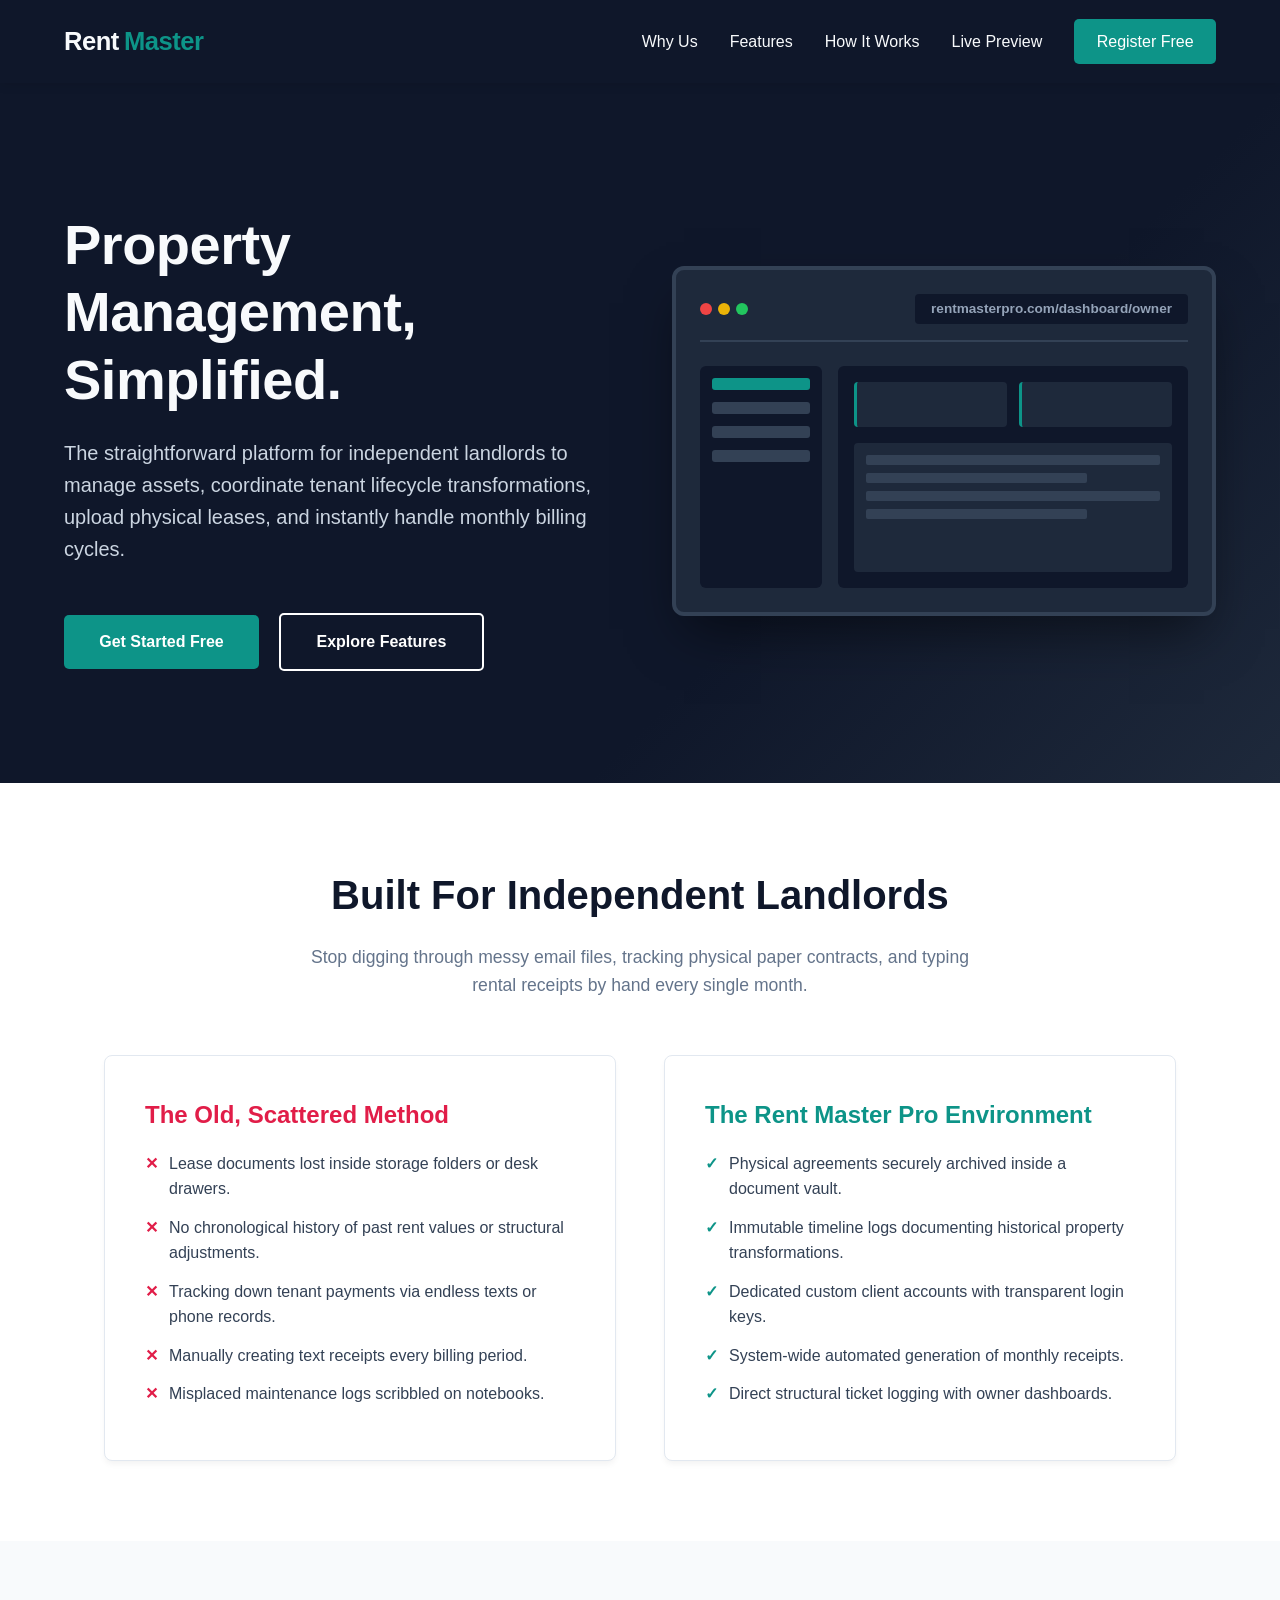
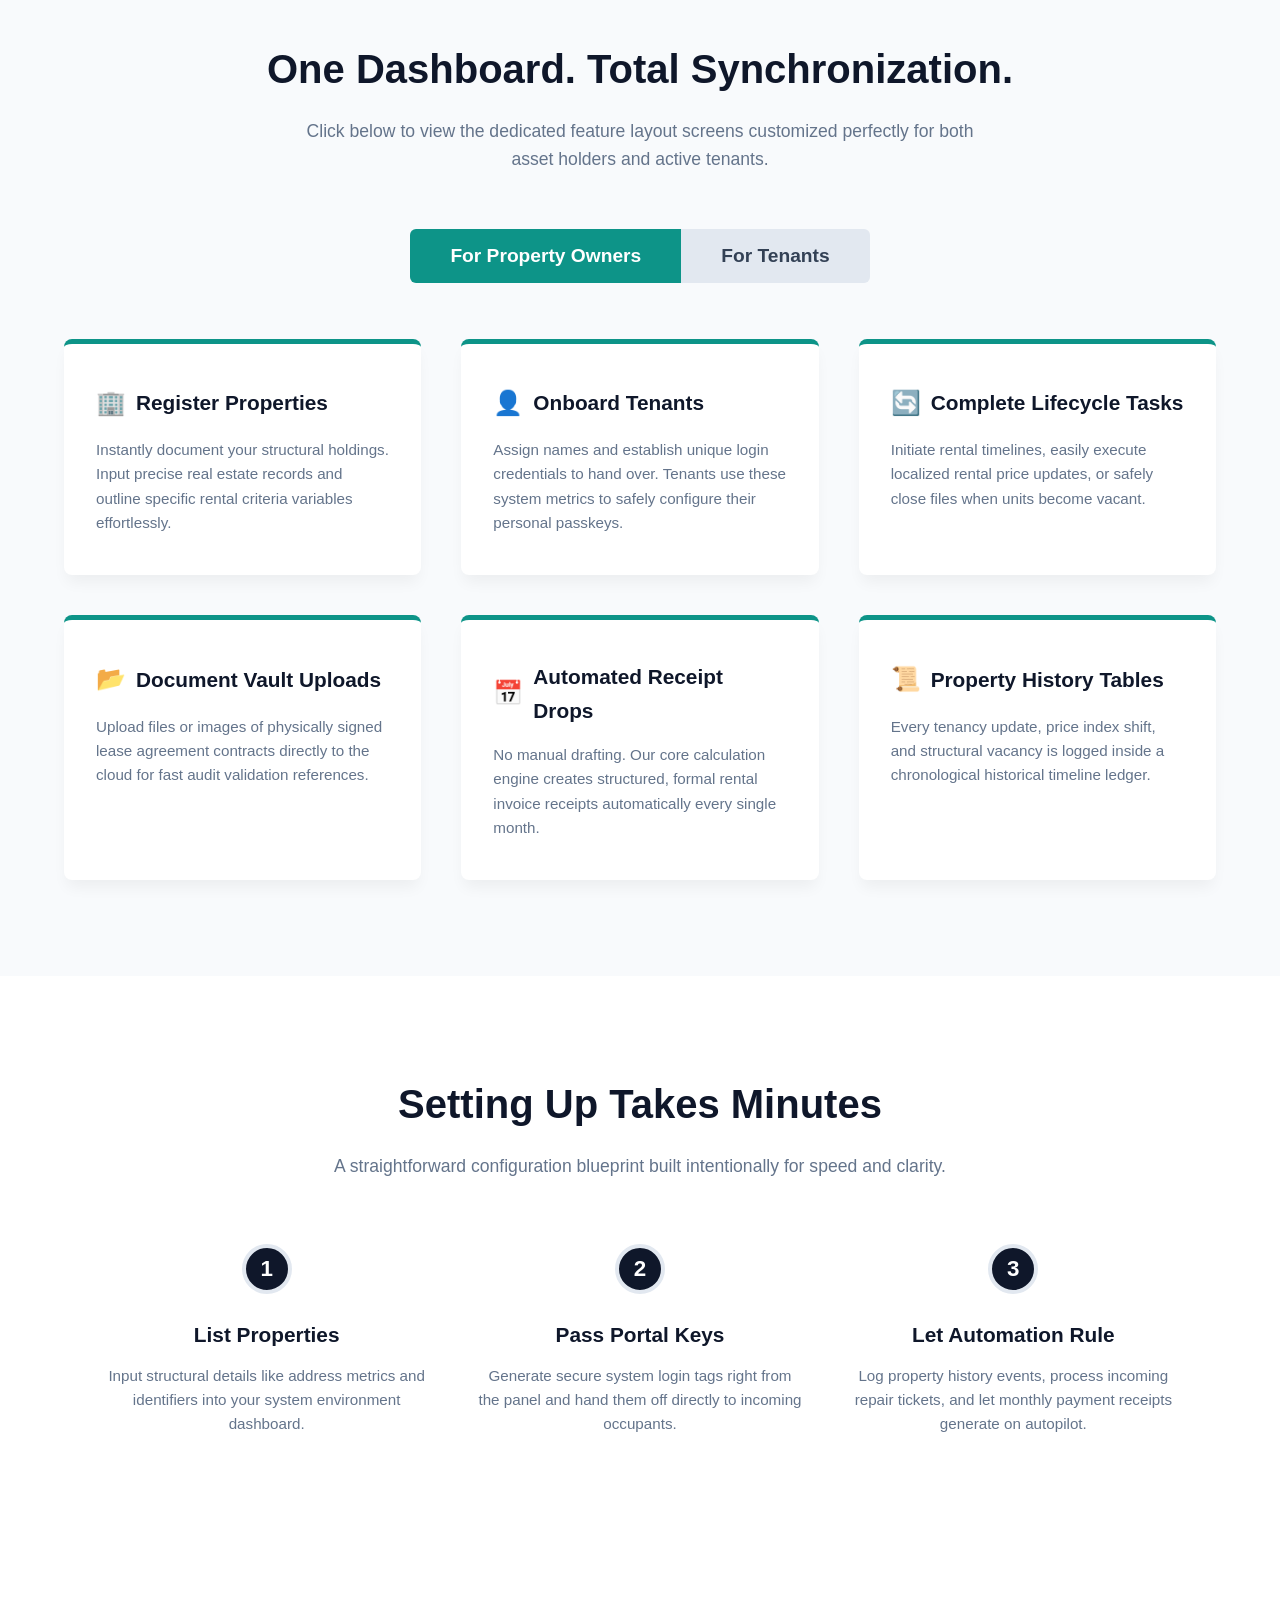
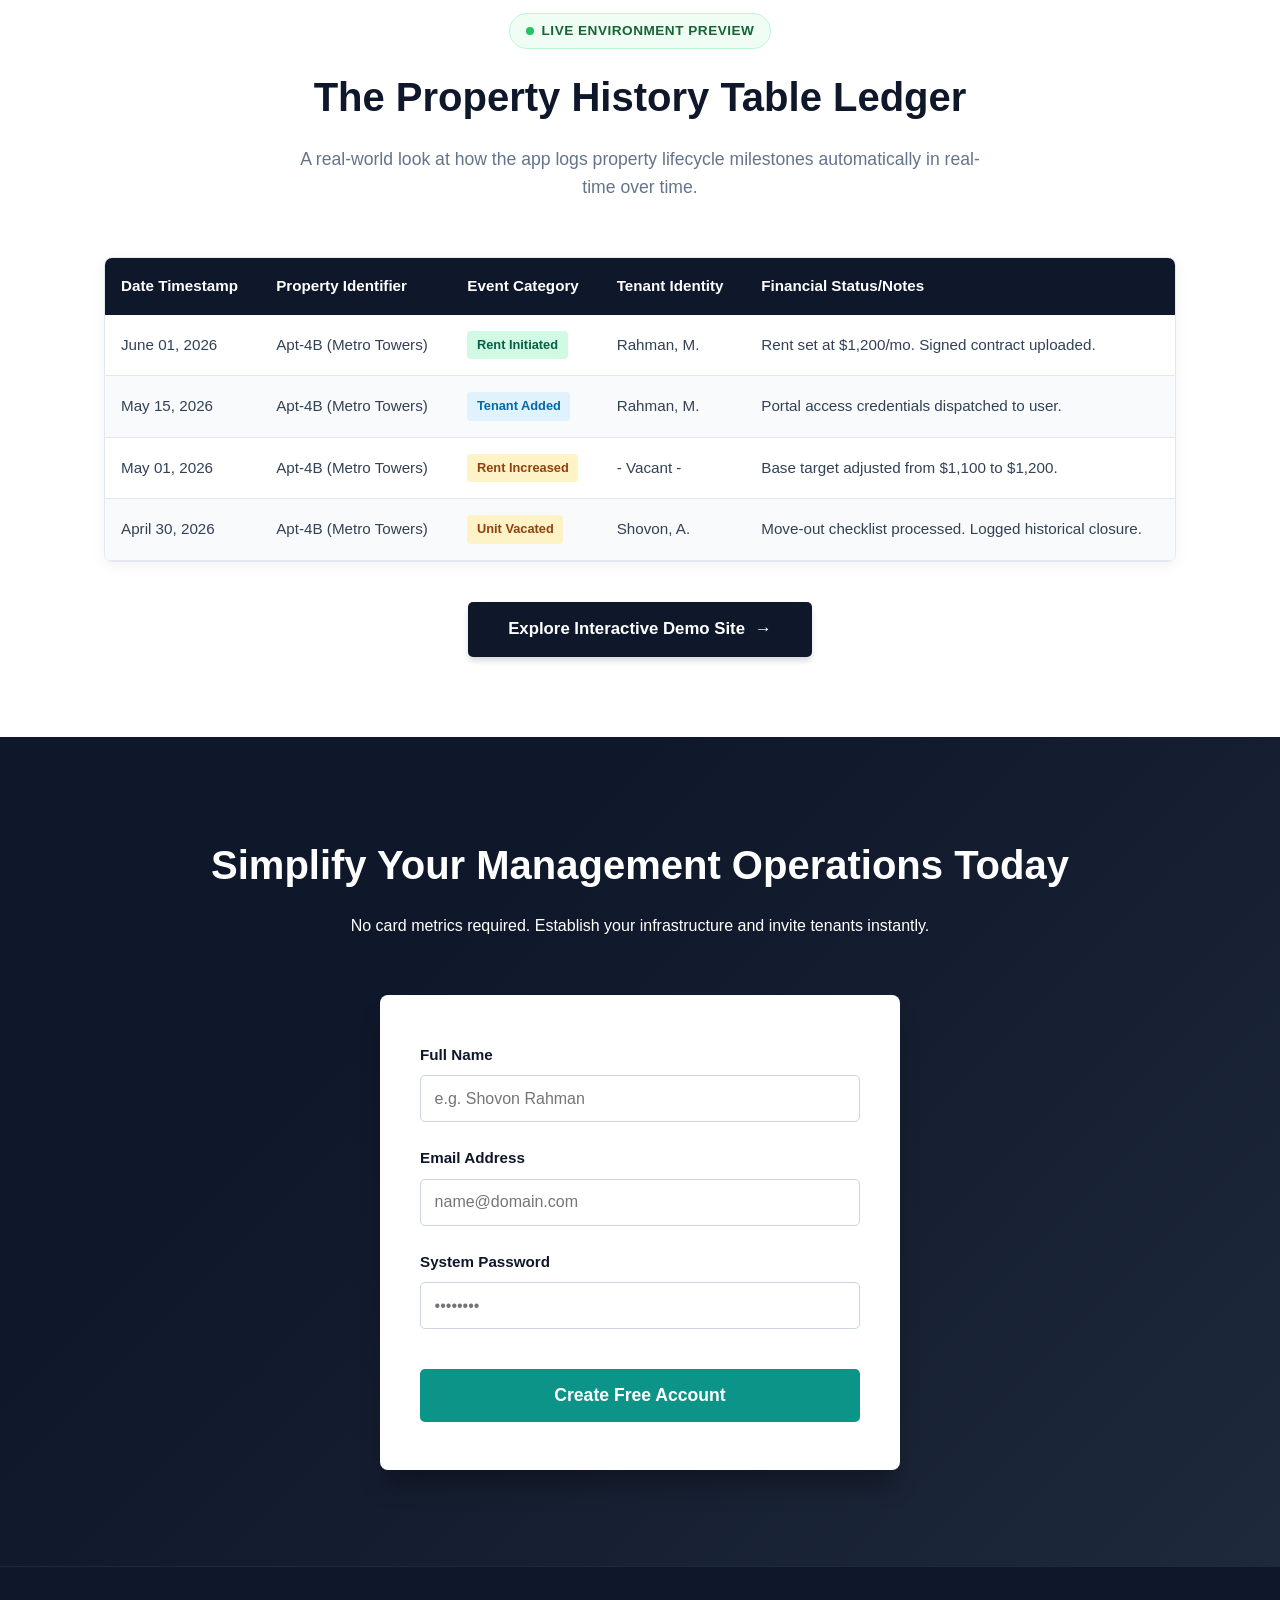
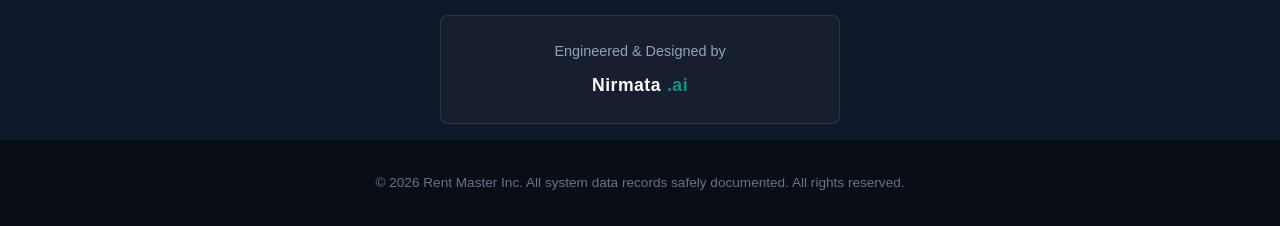
==== index.html @ 63e62de1 "first commit" ====
<!doctype html>
<html lang="en">
  <head>
    <meta charset="UTF-8" />
    <meta name="viewport" content="width=device-width, initial-scale=1.0" />
    <title>Rent Master | Simple Property Management Platform</title>
    <link rel="stylesheet" href="assets/styles.css" />
    <link rel="icon" type="image/x-icon" href="assets/images/favicon.ico" />
  </head>
  <body>
    <header>
      <a href="#" class="logo">Rent<span>Master</span></a>
      <ul class="nav-links">
        <a href="#why-rentmaster">Why Us</a>
        <a href="#features">Features</a>
        <a href="#how-it-works">How It Works</a>
        <a href="#history-preview">Live Preview</a>
        <a href="#register" class="cta-btn">Register Free</a>
      </ul>
    </header>

    <section class="hero">
      <div class="hero-content">
        <h1>Property Management, Simplified.</h1>
        <p>
          The straightforward platform for independent landlords to manage
          assets, coordinate tenant lifecycle transformations, upload physical
          leases, and instantly handle monthly billing cycles.
        </p>
        <div class="hero-btns">
          <a href="#register" class="btn btn-primary">Get Started Free</a>
          <a href="#features" class="btn btn-secondary">Explore Features</a>
        </div>
      </div>
      <div class="hero-image-container">
        <div class="mockup-dashboard">
          <div class="mockup-header">
            <div class="mockup-dots">
              <div class="mockup-dot"></div>
              <div class="mockup-dot"></div>
              <div class="mockup-dot"></div>
            </div>
            <div class="mockup-title">rentmasterpro.com/dashboard/owner</div>
          </div>
          <div class="mockup-body">
            <div class="mockup-sidebar">
              <div class="mockup-nav-item active"></div>
              <div class="mockup-nav-item"></div>
              <div class="mockup-nav-item"></div>
              <div class="mockup-nav-item"></div>
            </div>
            <div class="mockup-main">
              <div class="mockup-metrics">
                <div class="mockup-card"></div>
                <div class="mockup-card"></div>
              </div>
              <div class="mockup-table">
                <div class="mockup-row"></div>
                <div class="mockup-row"></div>
                <div class="mockup-row"></div>
                <div class="mockup-row"></div>
              </div>
            </div>
          </div>
        </div>
      </div>
    </section>

    <section id="why-rentmaster" class="value-prop">
      <h2 class="section-title">Built For Independent Landlords</h2>
      <p class="section-subtitle">
        Stop digging through messy email files, tracking physical paper
        contracts, and typing rental receipts by hand every single month.
      </p>

      <div class="prop-container">
        <div class="prop-box pain">
          <h3>The Old, Scattered Method</h3>
          <ul>
            <li>
              Lease documents lost inside storage folders or desk drawers.
            </li>
            <li>
              No chronological history of past rent values or structural
              adjustments.
            </li>
            <li>
              Tracking down tenant payments via endless texts or phone records.
            </li>
            <li>Manually creating text receipts every billing period.</li>
            <li>Misplaced maintenance logs scribbled on notebooks.</li>
          </ul>
        </div>
        <div class="prop-box solution">
          <h3>The Rent Master Pro Environment</h3>
          <ul>
            <li>
              Physical agreements securely archived inside a document vault.
            </li>
            <li>
              Immutable timeline logs documenting historical property
              transformations.
            </li>
            <li>
              Dedicated custom client accounts with transparent login keys.
            </li>
            <li>System-wide automated generation of monthly receipts.</li>
            <li>Direct structural ticket logging with owner dashboards.</li>
          </ul>
        </div>
      </div>
    </section>

    <section id="features" class="features-section">
      <h2 class="section-title">One Dashboard. Total Synchronization.</h2>
      <p class="section-subtitle">
        Click below to view the dedicated feature layout screens customized
        perfectly for both asset holders and active tenants.
      </p>

      <div class="tab-container">
        <button
          class="tab-btn active"
          id="btn-owner"
          onclick="switchTab('owner')"
        >
          For Property Owners
        </button>
        <button class="tab-btn" id="btn-tenant" onclick="switchTab('tenant')">
          For Tenants
        </button>
      </div>

      <div id="owner-features" class="feature-grid active">
        <div class="feature-card">
          <div class="icon-title">
            <h2>🏢</h2>
            <h3>Register Properties</h3>
          </div>
          <p>
            Instantly document your structural holdings. Input precise real
            estate records and outline specific rental criteria variables
            effortlessly.
          </p>
        </div>
        <div class="feature-card">
          <div class="icon-title">
            <h2>👤</h2>
            <h3>Onboard Tenants</h3>
          </div>
          <p>
            Assign names and establish unique login credentials to hand over.
            Tenants use these system metrics to safely configure their personal
            passkeys.
          </p>
        </div>
        <div class="feature-card">
          <div class="icon-title">
            <h2>🔄</h2>
            <h3>Complete Lifecycle Tasks</h3>
          </div>
          <p>
            Initiate rental timelines, easily execute localized rental price
            updates, or safely close files when units become vacant.
          </p>
        </div>
        <div class="feature-card">
          <div class="icon-title">
            <h2>📂</h2>
            <h3>Document Vault Uploads</h3>
          </div>
          <p>
            Upload files or images of physically signed lease agreement
            contracts directly to the cloud for fast audit validation
            references.
          </p>
        </div>
        <div class="feature-card">
          <div class="icon-title">
            <h2>📅</h2>
            <h3>Automated Receipt Drops</h3>
          </div>
          <p>
            No manual drafting. Our core calculation engine creates structured,
            formal rental invoice receipts automatically every single month.
          </p>
        </div>
        <div class="feature-card">
          <div class="icon-title">
            <h2>📜</h2>
            <h3>Property History Tables</h3>
          </div>
          <p>
            Every tenancy update, price index shift, and structural vacancy is
            logged inside a chronological historical timeline ledger.
          </p>
        </div>
      </div>

      <div id="tenant-features" class="feature-grid">
        <div class="feature-card">
          <div class="icon-title">
            <h2>🔑</h2>
            <h3>Pinpoint Access Portal</h3>
          </div>
          <p>
            Log inside your account using the provided unique Property ID
            tracking parameter alongside your custom password configuration
            keys.
          </p>
        </div>
        <div class="feature-card">
          <div class="icon-title">
            <h2>💸</h2>
            <h3>Simple Money Tracker</h3>
          </div>
          <p>
            Send rent transaction records transparently through the portal
            environment, alerting owners to pending verification updates
            instantly.
          </p>
        </div>
        <div class="feature-card">
          <div class="icon-title">
            <h2>📥</h2>
            <h3>On-Demand Document Desk</h3>
          </div>
          <p>
            Instantly pull system records down. Access active physical lease
            copies or download generated rent invoices dynamically at any hour.
          </p>
        </div>
        <div class="feature-card">
          <div class="icon-title">
            <h2>🛠️</h2>
            <h3>Express Ticket Submissions</h3>
          </div>
          <p>
            Encountered a leak or maintenance bug? Instantly alert the asset
            owner by logging structural problem tickets inside the interface
            tracker.
          </p>
        </div>
      </div>
    </section>

    <section id="how-it-works" class="how-it-works">
      <h2 class="section-title">Setting Up Takes Minutes</h2>
      <p class="section-subtitle">
        A straightforward configuration blueprint built intentionally for speed
        and clarity.
      </p>
      <div class="steps-container">
        <div class="step">
          <div class="step-num">1</div>
          <h3>List Properties</h3>
          <p>
            Input structural details like address metrics and identifiers into
            your system environment dashboard.
          </p>
        </div>
        <div class="step">
          <div class="step-num">2</div>
          <h3>Pass Portal Keys</h3>
          <p>
            Generate secure system login tags right from the panel and hand them
            off directly to incoming occupants.
          </p>
        </div>
        <div class="step">
          <div class="step-num">3</div>
          <h3>Let Automation Rule</h3>
          <p>
            Log property history events, process incoming repair tickets, and
            let monthly payment receipts generate on autopilot.
          </p>
        </div>
      </div>
    </section>

    <section id="history-preview" class="table-showcase">
      <div class="live-status-badge">
        <div class="pulse-dot"></div>
        Live Environment Preview
      </div>
      <h2 class="section-title">The Property History Table Ledger</h2>
      <p class="section-subtitle">
        A real-world look at how the app logs property lifecycle milestones
        automatically in real-time over time.
      </p>

      <div class="table-wrapper">
        <table>
          <thead>
            <tr>
              <th>Date Timestamp</th>
              <th>Property Identifier</th>
              <th>Event Category</th>
              <th>Tenant Identity</th>
              <th>Financial Status/Notes</th>
            </tr>
          </thead>
          <tbody>
            <tr>
              <td>June 01, 2026</td>
              <td>Apt-4B (Metro Towers)</td>
              <td><span class="badge badge-success">Rent Initiated</span></td>
              <td>Rahman, M.</td>
              <td>Rent set at $1,200/mo. Signed contract uploaded.</td>
            </tr>
            <tr>
              <td>May 15, 2026</td>
              <td>Apt-4B (Metro Towers)</td>
              <td><span class="badge badge-info">Tenant Added</span></td>
              <td>Rahman, M.</td>
              <td>Portal access credentials dispatched to user.</td>
            </tr>
            <tr>
              <td>May 01, 2026</td>
              <td>Apt-4B (Metro Towers)</td>
              <td><span class="badge badge-warning">Rent Increased</span></td>
              <td>- Vacant -</td>
              <td>Base target adjusted from $1,100 to $1,200.</td>
            </tr>
            <tr>
              <td>April 30, 2026</td>
              <td>Apt-4B (Metro Towers)</td>
              <td><span class="badge badge-warning">Unit Vacated</span></td>
              <td>Shovon, A.</td>
              <td>Move-out checklist processed. Logged historical closure.</td>
            </tr>
          </tbody>
        </table>
      </div>

      <div class="demo-action-container">
        <a
          href="https://rent-master-pro.vercel.app/"
          target="_blank"
          class="btn-demo"
        >
          <span>Explore Interactive Demo Site</span>
          <strong>&rarr;</strong>
        </a>
      </div>
    </section>

    <section id="register" class="register-section">
      <h2 class="section-title" style="color: white">
        Simplify Your Management Operations Today
      </h2>
      <p>
        No card metrics required. Establish your infrastructure and invite
        tenants instantly.
      </p>

      <div class="form-container">
        <form id="registrationForm">
          <div class="form-group">
            <label for="fullName">Full Name</label>
            <input
              type="text"
              id="fullName"
              placeholder="e.g. Shovon Rahman"
              required
            />
          </div>
          <div class="form-group">
            <label for="email">Email Address</label>
            <input
              type="email"
              id="email"
              placeholder="name@domain.com"
              required
            />
          </div>
          <div class="form-group">
            <label for="password">System Password</label>
            <input
              type="password"
              id="password"
              placeholder="••••••••"
              required
            />
          </div>
          <button type="submit" class="submit-btn">Create Free Account</button>
        </form>
      </div>
    </section>

    <section class="attribution-section">
      <div class="creator-card">
        <p>Engineered & Designed by</p>
        <a href="#" target="_blank" class="brand-link">
          Nirmata<span>.ai</span>
        </a>
      </div>
    </section>

    <footer>
      <p>
        &copy; 2026 Rent Master Inc. All system data records safely documented.
        All rights reserved.
      </p>
    </footer>

    <script src="assets/script.js"></script>
  </body>
</html>
---- assets/styles.css ----
/* CSS RESET & BRAND VARIABLES */
        * {
            margin: 0;
            padding: 0;
            box-sizing: border-box;
            font-family: 'Segoe UI', Tahoma, Geneva, Verdana, sans-serif;
            scroll-behavior: smooth;
        }

        :root {
            --primary: #0f172a;       /* Deep Corporate Navy */
            --accent: #0d9488;        /* Vibrant Teal Accent */
            --accent-hover: #115e59;  /* Darker Teal */
            --text-dark: #334155;     /* Slate Dark Text */
            --text-muted: #64748b;    /* Slate Muted Text */
            --text-light: #f8fafc;    /* Soft White Text */
            --bg-light: #f8fafc;      /* Light Section Background */
            --border-color: #cbd5e1;  /* Soft Border Slate */
        }

        body {
            color: var(--text-dark);
            line-height: 1.6;
            background-color: #ffffff;
        }

        /* NAVIGATION BAR */
        header {
            background-color: var(--primary);
            padding: 1.2rem 5%;
            display: flex;
            justify-content: space-between;
            align-items: center;
            position: sticky;
            top: 0;
            z-index: 100;
            box-shadow: 0 2px 10px rgba(0,0,0,0.1);
        }

        .logo {
            color: var(--text-light);
            font-size: 1.6rem;
            font-weight: bold;
            text-decoration: none;
            display: flex;
            align-items: center;
            gap: 5px;
            letter-spacing: -0.5px;
        }

        .logo span {
            color: var(--accent);
        }

        .nav-links {
            display: flex;
            align-items: center;
            list-style: none;
        }

        .nav-links a {
            color: var(--text-light);
            text-decoration: none;
            margin-left: 2rem;
            font-size: 1rem;
            font-weight: 500;
            transition: color 0.3s;
        }

        .nav-links a:hover {
            color: var(--accent);
        }

        .cta-btn {
            background-color: var(--accent);
            color: white !important;
            padding: 0.6rem 1.4rem;
            border-radius: 5px;
            font-weight: 600;
            transition: background-color 0.3s;
        }

        .cta-btn:hover {
            background-color: var(--accent-hover);
        }

        /* HERO SECTION WITH DUAL COLUMN LAYOUT */
        .hero {
            background: linear-gradient(135deg, var(--primary) 65%, #1e293b);
            color: var(--text-light);
            padding: 8rem 5% 7rem 5%;
            display: flex;
            align-items: center;
            justify-content: space-between;
            gap: 4rem;
            margin: 0 auto;
        }

        .hero-content {
            flex: 1;
            text-align: left;
        }

        .hero h1 {
            font-size: 3.5rem;
            margin-bottom: 1.5rem;
            font-weight: 800;
            letter-spacing: -0.5px;
            line-height: 1.2;
        }

        .hero p {
            font-size: 1.25rem;
            margin-bottom: 3rem;
            color: #cbd5e1;
        }

        .hero-btns .btn {
            padding: 0.9rem 2.2rem;
            font-size: 1rem;
            border-radius: 5px;
            cursor: pointer;
            text-decoration: none;
            display: inline-block;
            margin-right: 1rem;
            font-weight: 600;
            transition: all 0.3s;
        }

        .btn-primary {
            background-color: var(--accent);
            color: white;
            border: none;
        }

        .btn-primary:hover {
            background-color: var(--accent-hover);
            transform: translateY(-2px);
        }

        .btn-secondary {
            background-color: transparent;
            color: white;
            border: 2px solid white;
        }

        .btn-secondary:hover {
            background-color: white;
            color: var(--primary);
            transform: translateY(-2px);
        }

        .hero-image-container {
            flex: 1;
            display: flex;
            justify-content: center;
            align-items: center;
        }

        /* Clean Software Dashboard Mockup Visual */
        .mockup-dashboard {
            background: #1e293b;
            border: 4px solid #334155;
            border-radius: 12px;
            width: 100%;
            max-width: 550px;
            height: 350px;
            box-shadow: 0 25px 50px -12px rgba(0, 0, 0, 0.5);
            padding: 1.5rem;
            display: flex;
            flex-direction: column;
            gap: 1.5rem;
            position: relative;
            overflow: hidden;
        }

        .mockup-header {
            display: flex;
            justify-content: space-between;
            align-items: center;
            border-bottom: 2px solid #334155;
            padding-bottom: 1rem;
        }

        .mockup-dots {
            display: flex;
            gap: 6px;
        }

        .mockup-dot {
            width: 12px;
            height: 12px;
            border-radius: 50%;
            background: #475569;
        }

        .mockup-dot:nth-child(1) { background: #ef4444; }
        .mockup-dot:nth-child(2) { background: #eab308; }
        .mockup-dot:nth-child(3) { background: #22c55e; }

        .mockup-title {
            color: #94a3b8;
            font-size: 0.85rem;
            font-weight: 600;
            background: #0f172a;
            padding: 0.25rem 1rem;
            border-radius: 4px;
        }

        .mockup-body {
            display: flex;
            gap: 1rem;
            flex: 1;
        }

        .mockup-sidebar {
            width: 25%;
            background: #0f172a;
            border-radius: 6px;
            padding: 0.75rem;
            display: flex;
            flex-direction: column;
            gap: 0.75rem;
        }

        .mockup-nav-item {
            height: 12px;
            background: #334155;
            border-radius: 3px;
        }

        .mockup-nav-item.active {
            background: var(--accent);
        }

        .mockup-main {
            flex: 1;
            background: #0f172a;
            border-radius: 6px;
            padding: 1rem;
            display: flex;
            flex-direction: column;
            gap: 1rem;
        }

        .mockup-metrics {
            display: flex;
            gap: 0.75rem;
        }

        .mockup-card {
            flex: 1;
            height: 45px;
            background: #1e293b;
            border-radius: 4px;
            border-left: 3px solid var(--accent);
        }

        .mockup-table {
            flex: 1;
            background: #1e293b;
            border-radius: 4px;
            padding: 0.75rem;
            display: flex;
            flex-direction: column;
            gap: 0.5rem;
        }

        .mockup-row {
            height: 10px;
            background: #334155;
            border-radius: 2px;
            width: 100%;
        }

        .mockup-row:nth-child(even) {
            width: 75%;
        }

        /* CORE VALUE PROPOSITION */
        .value-prop {
            padding: 5rem 5%;
            text-align: center;
            max-width: 1200px;
            margin: 0 auto;
        }

        .section-title {
            font-size: 2.5rem;
            margin-bottom: 1rem;
            color: var(--primary);
            font-weight: 700;
        }

        .section-subtitle {
            font-size: 1.1rem;
            margin-bottom: 3.5rem;
            color: var(--text-muted);
            max-width: 700px;
            margin-left: auto;
            margin-right: auto;
        }

        .prop-container {
            display: grid;
            grid-template-columns: 1fr 1fr;
            gap: 3rem;
            text-align: left;
            margin-top: 2rem;
        }

        .prop-box {
            background: #ffffff;
            padding: 2.5rem;
            border-radius: 8px;
            border: 1px solid #e2e8f0;
            box-shadow: 0 4px 6px -1px rgba(0,0,0,0.05);
        }

        .prop-box h3 {
            font-size: 1.5rem;
            color: #e11d48; /* Red highlight for the pain */
            margin-bottom: 1rem;
        }

        .prop-box.solution h3 {
            color: var(--accent); /* Teal highlight for solution */
        }

        .prop-box ul {
            list-style-type: none;
        }

        .prop-box ul li {
            margin-bottom: 0.8rem;
            position: relative;
            padding-left: 1.5rem;
        }

        .prop-box.pain ul li::before {
            content: "✕";
            position: absolute;
            left: 0;
            color: #e11d48;
            font-weight: bold;
        }

        .prop-box.solution ul li::before {
            content: "✓";
            position: absolute;
            left: 0;
            color: var(--accent);
            font-weight: bold;
        }

        /* WORKFLOW PORTAL FEATURE INTERFACE (TABS) */
        .features-section {
            padding: 6rem 5%;
            background-color: var(--bg-light);
            text-align: center;
        }

        .tab-container {
            display: flex;
            justify-content: center;
            margin-bottom: 3.5rem;
        }

        .tab-btn {
            padding: 1rem 2.5rem;
            font-size: 1.2rem;
            background: #e2e8f0;
            border: none;
            cursor: pointer;
            font-weight: 600;
            transition: all 0.3s;
            color: var(--text-dark);
        }

        .tab-btn.active {
            background-color: var(--accent);
            color: white;
        }

        .tab-btn:first-child { border-radius: 6px 0 0 6px; }
        .tab-btn:last-child { border-radius: 0 6px 6px 0; }

        .feature-grid {
            display: none;
            grid-template-columns: repeat(auto-fit, minmax(320px, 1fr));
            gap: 2.5rem;
            max-width: 1200px;
            margin: 0 auto;
        }

        /* Modern Grid Layout Rule for Active Feature Sections */
        .feature-grid.active {
            display: grid;
        }

        .feature-card {
            background: white;
            padding: 2.5rem 2rem;
            border-radius: 8px;
            box-shadow: 0 10px 15px -3px rgba(0, 0, 0, 0.05);
            text-align: left;
            border-top: 5px solid var(--accent);
            transition: transform 0.3s;
        }

        .feature-card:hover {
            transform: translateY(-5px);
        }

        .feature-card .icon-title {
            display: flex;
            align-items: center;
            gap: 10px;
            margin-bottom: 1rem;
        }

        .feature-card h3 {
            font-size: 1.3rem;
            color: var(--primary);
        }

        .feature-card p {
            color: var(--text-muted);
            font-size: 0.95rem;
        }

        /* SYSTEM SETUP FLOW */
        .how-it-works {
            padding: 6rem 5%;
            max-width: 1200px;
            margin: 0 auto;
            text-align: center;
        }

        .steps-container {
            display: grid;
            grid-template-columns: repeat(auto-fit, minmax(280px, 1fr));
            gap: 3rem;
            margin-top: 4rem;
        }

        .step {
            position: relative;
        }

        .step-num {
            background-color: var(--primary);
            color: white;
            width: 50px;
            height: 50px;
            border-radius: 50%;
            display: flex;
            align-items: center;
            justify-content: center;
            font-weight: bold;
            margin: 0 auto 1.5rem auto;
            font-size: 1.4rem;
            border: 4px solid #e2e8f0;
        }

        .step h3 {
            font-size: 1.3rem;
            margin-bottom: 0.75rem;
            color: var(--primary);
        }

        .step p {
            color: var(--text-muted);
            font-size: 0.95rem;
        }

        /* LIVE PORTAL SHOWCASE TABLE (HISTORY LEDGER) */
        .table-showcase {
            padding: 5rem 5%;
            background-color: #ffffff;
            max-width: 1200px;
            margin: 0 auto;
            text-align: center;
        }

        /* Live Indicator Badge Styling */
        .live-status-badge {
            display: inline-flex;
            align-items: center;
            gap: 8px;
            background-color: #f0fdf4;
            border: 1px solid #bbf7d0;
            color: #166534;
            padding: 0.4rem 1rem;
            border-radius: 50px;
            font-size: 0.85rem;
            font-weight: 600;
            margin-bottom: 1rem;
            letter-spacing: 0.5px;
            text-transform: uppercase;
        }

        .pulse-dot {
            width: 8px;
            height: 8px;
            background-color: #22c55e;
            border-radius: 50%;
            box-shadow: 0 0 0 0 rgba(34, 197, 94, 0.7);
            animation: pulse-animation 1.8s infinite;
        }

        @keyframes pulse-animation {
            0% {
                transform: scale(0.95);
                box-shadow: 0 0 0 0 rgba(34, 197, 94, 0.7);
            }
            70% {
                transform: scale(1);
                box-shadow: 0 0 0 6px rgba(34, 197, 94, 0);
            }
            100% {
                transform: scale(0.95);
                box-shadow: 0 0 0 0 rgba(34, 197, 94, 0);
            }
        }

        .table-wrapper {
            margin-top: 1.5rem;
            overflow-x: auto;
            box-shadow: 0 4px 15px rgba(0,0,0,0.05);
            border-radius: 8px;
            border: 1px solid #e2e8f0;
        }

        table {
            width: 100%;
            border-collapse: collapse;
            text-align: left;
            font-size: 0.95rem;
        }

        th {
            background-color: var(--primary);
            color: white;
            padding: 1rem;
            font-weight: 600;
        }

        td {
            padding: 1rem;
            border-bottom: 1px solid #e2e8f0;
        }

        tr:nth-child(even) {
            background-color: var(--bg-light);
        }

        .badge {
            padding: 0.25rem 0.6rem;
            border-radius: 4px;
            font-size: 0.8rem;
            font-weight: bold;
            display: inline-block;
        }

        .badge-success { background-color: #d1fae5; color: #065f46; }
        .badge-info { background-color: #e0f2fe; color: #0369a1; }
        .badge-warning { background-color: #fef3c7; color: #92400e; }

        /* Demo Button Action Container */
        .demo-action-container {
            margin-top: 2.5rem;
        }

        .btn-demo {
            background-color: var(--primary);
            color: white;
            padding: 0.9rem 2.5rem;
            font-size: 1.05rem;
            font-weight: 600;
            border-radius: 5px;
            text-decoration: none;
            display: inline-flex;
            align-items: center;
            gap: 10px;
            transition: all 0.3s ease;
            box-shadow: 0 4px 6px -1px rgba(15, 23, 42, 0.2);
        }

        .btn-demo:hover {
            background-color: #1e293b;
            transform: translateY(-2px);
            box-shadow: 0 10px 15px -3px rgba(15, 23, 42, 0.3);
        }

        /* REGISTRATION AND ACTION ENDPOINT BLOCK */
        .register-section {
            background: linear-gradient(135deg, var(--primary) 30%, #1e293b);
            color: white;
            padding: 6rem 5%;
            text-align: center;
        }

        .form-container {
            background: white;
            max-width: 520px;
            margin: 3.5rem auto 0 auto;
            padding: 3rem 2.5rem;
            border-radius: 8px;
            box-shadow: 0 20px 25px -5px rgba(0, 0, 0, 0.3);
        }

        .form-group {
            margin-bottom: 1.5rem;
            text-align: left;
        }

        .form-group label {
            display: block;
            margin-bottom: 0.5rem;
            color: var(--primary);
            font-weight: 600;
            font-size: 0.95rem;
        }

        .form-group input {
            width: 100%;
            padding: 0.85rem;
            border: 1px solid var(--border-color);
            border-radius: 5px;
            font-size: 1rem;
            color: var(--primary);
            transition: border-color 0.3s;
        }

        .form-group input:focus {
            outline: none;
            border-color: var(--accent);
            box-shadow: 0 0 0 3px rgba(13, 148, 136, 0.15);
        }

        .submit-btn {
            width: 100%;
            background-color: var(--accent);
            color: white;
            border: none;
            padding: 1rem;
            font-size: 1.1rem;
            font-weight: bold;
            border-radius: 5px;
            cursor: pointer;
            transition: background-color 0.3s, transform 0.2s;
            margin-top: 1rem;
        }

        .submit-btn:hover {
            background-color: var(--accent-hover);
        }

        .submit-btn:active {
            transform: scale(0.98);
        }

        /* PLATFORM ATTRIBUTION CREATOR CARD */
        .attribution-section {
            background-color: #0f172a;
            padding: 3rem 5% 1rem 5%;
            text-align: center;
            border-top: 1px solid #1e293b;
        }

        .creator-card {
            background: rgba(255, 255, 255, 0.03);
            border: 1px solid rgba(255, 255, 255, 0.1);
            max-width: 400px;
            margin: 0 auto;
            padding: 1.5rem;
            border-radius: 8px;
            display: flex;
            flex-direction: column;
            align-items: center;
            gap: 8px;
        }

        .creator-card p {
            color: #94a3b8;
            font-size: 0.9rem;
        }

        .creator-card .brand-link {
            color: #ffffff;
            font-weight: 700;
            font-size: 1.1rem;
            letter-spacing: 0.5px;
            text-decoration: none;
            display: flex;
            align-items: center;
            gap: 6px;
        }

        .creator-card .brand-link span {
            color: var(--accent);
        }

        /* SYSTEM COOPERATIVE FOOTER */
        footer {
            background-color: #090d16;
            color: #64748b;
            text-align: center;
            padding: 2rem 5%;
            font-size: 0.85rem;
        }

        /* RESPONSIVE CSS STYLING OVERRIDES */
        @media (max-width: 1024px) {
            .hero {
                flex-direction: column;
                text-align: center;
                padding-top: 6rem;
                gap: 3rem;
            }
            .hero-content {
                text-align: center;
            }
            .hero-btns .btn {
                margin: 0 0.5rem;
            }
        }

        @media (max-width: 900px) {
            .prop-container {
                grid-template-columns: 1fr;
                gap: 2rem;
            }
        }

        @media (max-width: 768px) {
            .hero h1 { font-size: 2.4rem; }
            .hero p { font-size: 1.1rem; }
            .nav-links { display: none; } /* Simplified interface presentation layout */
            .form-container { padding: 2rem 1.5rem; }
        }
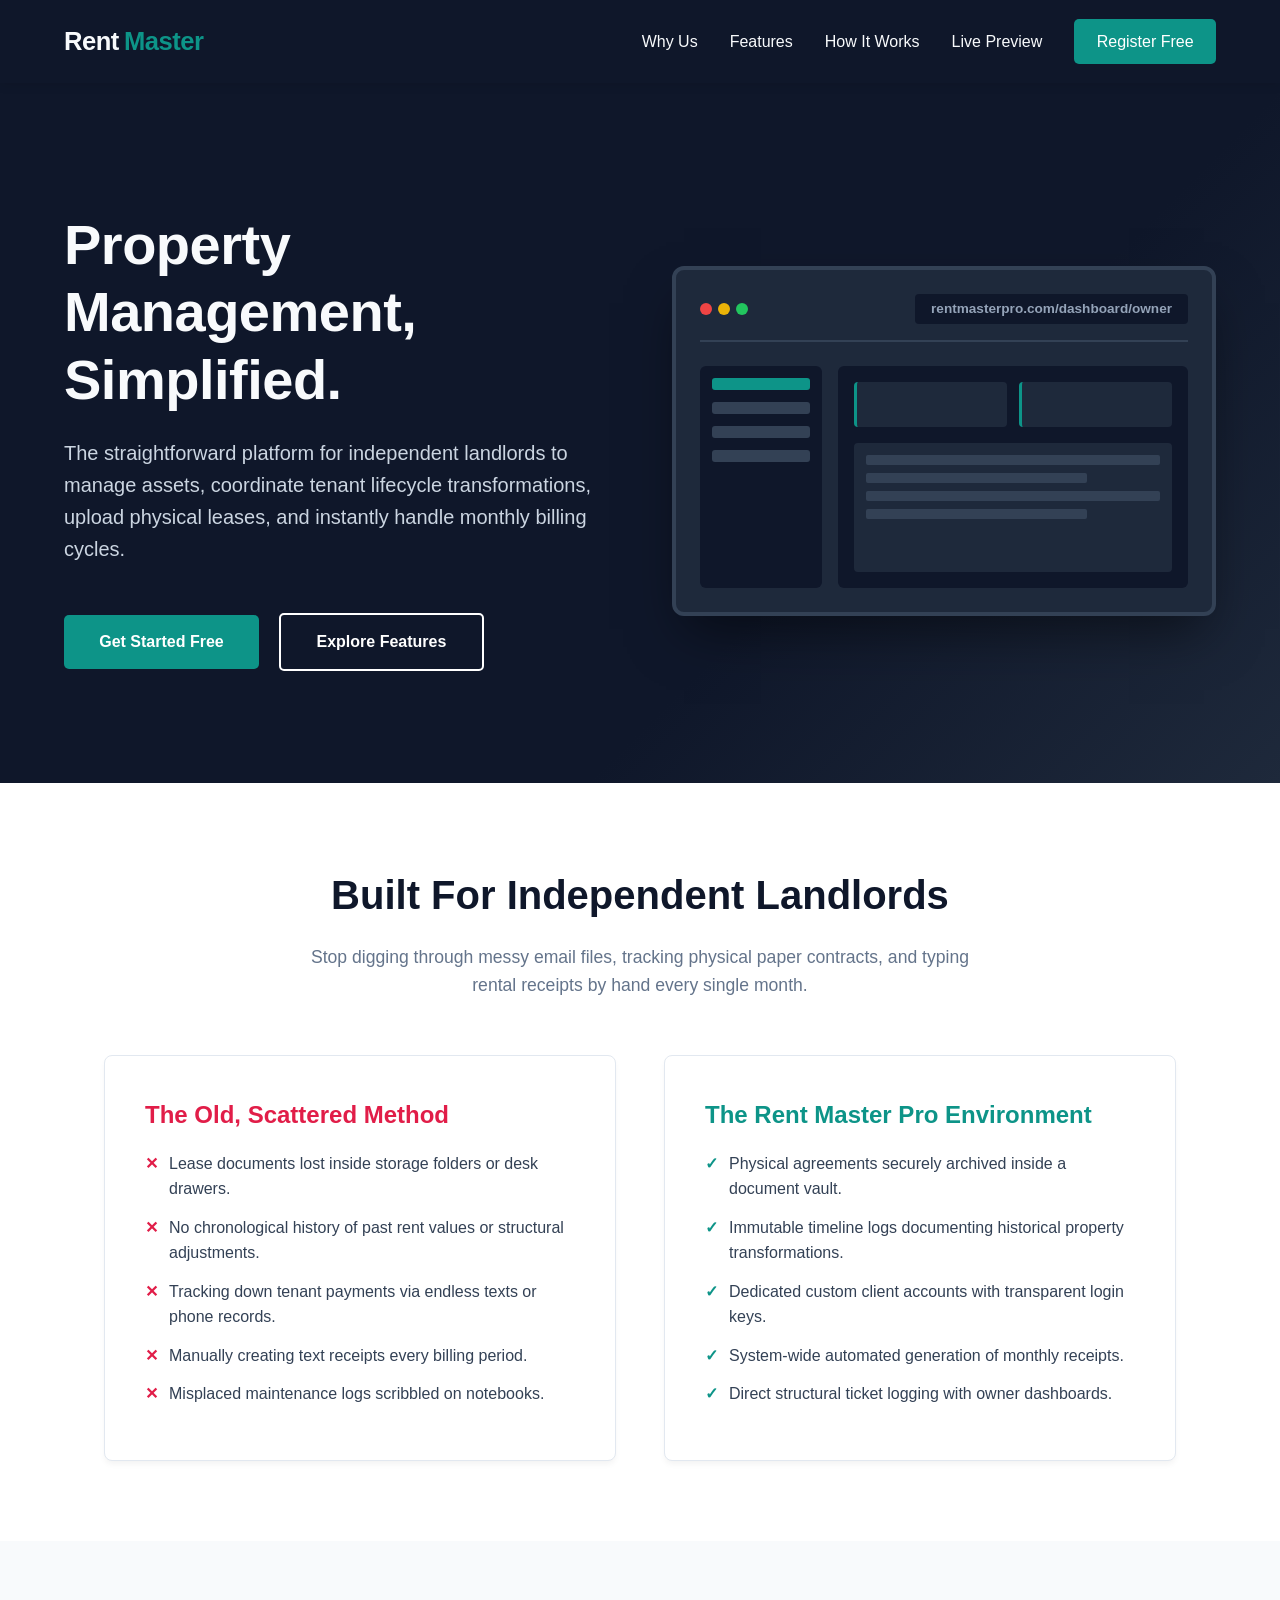
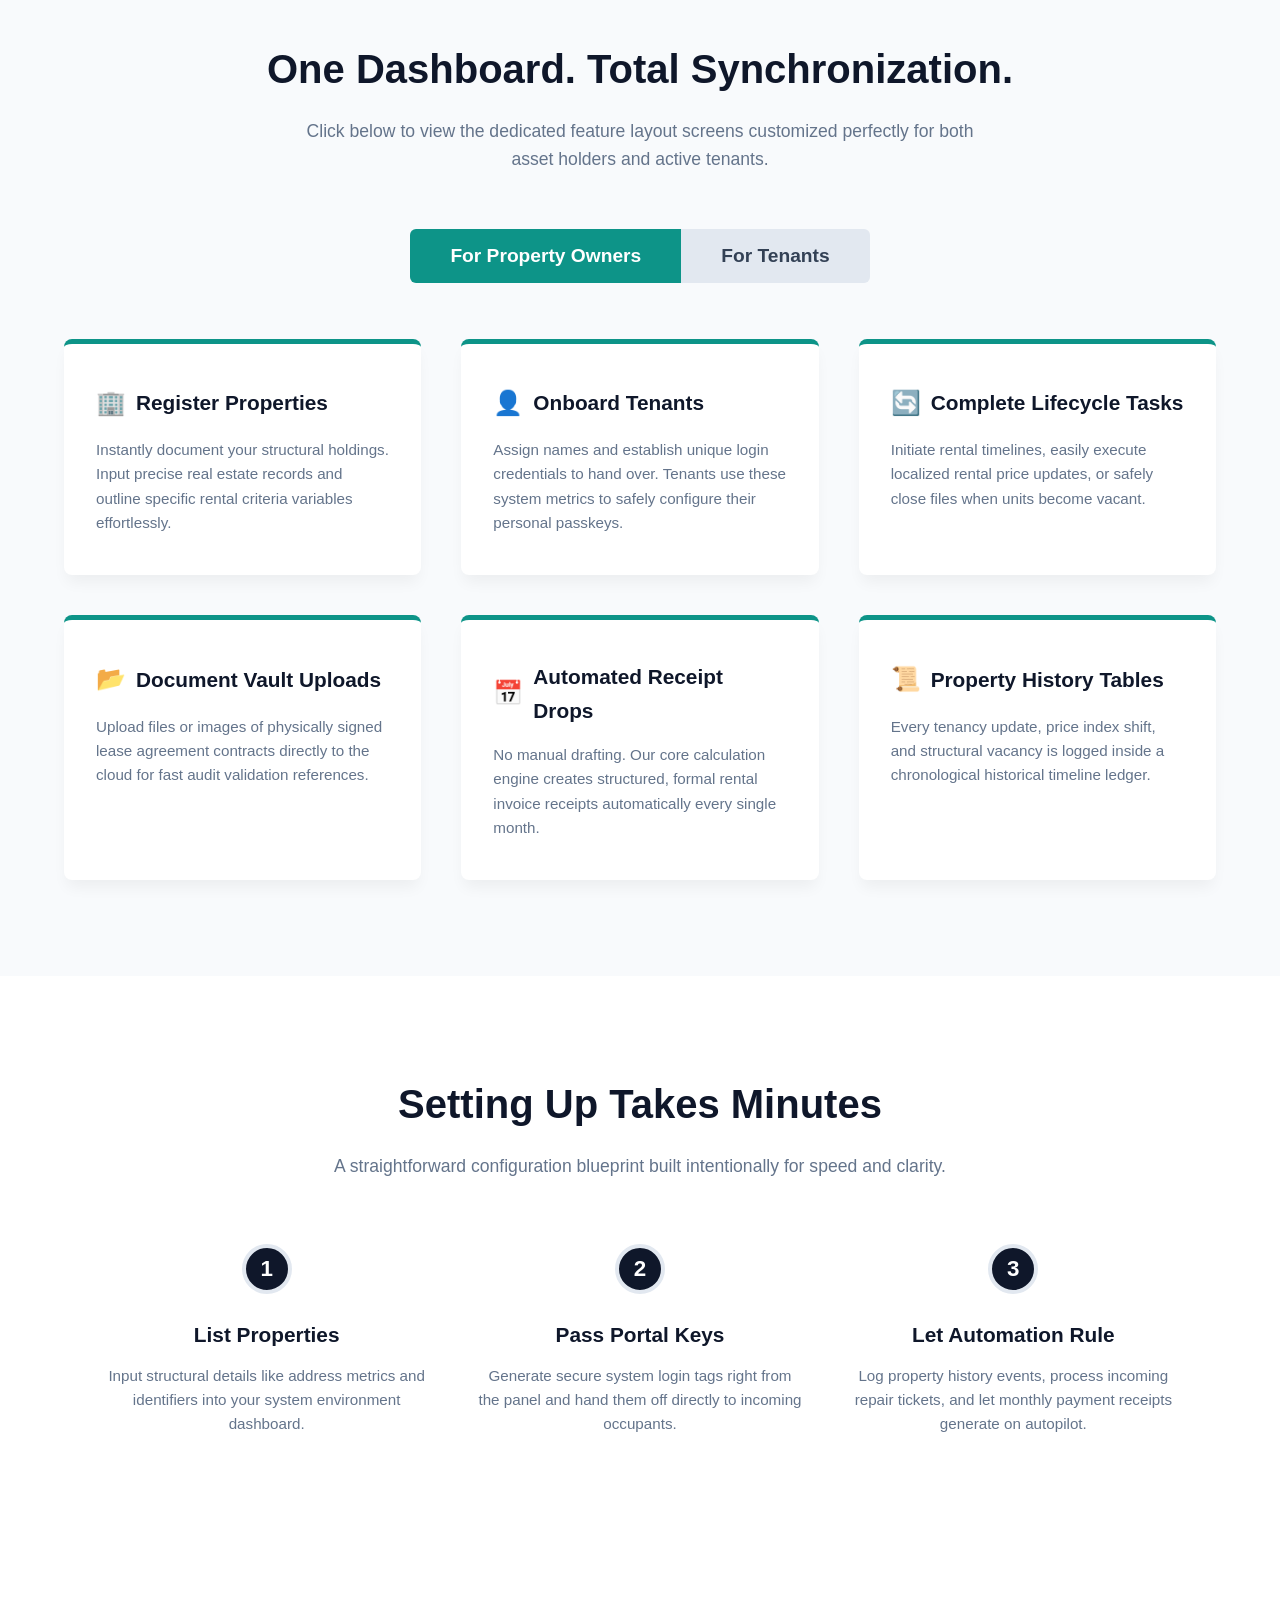
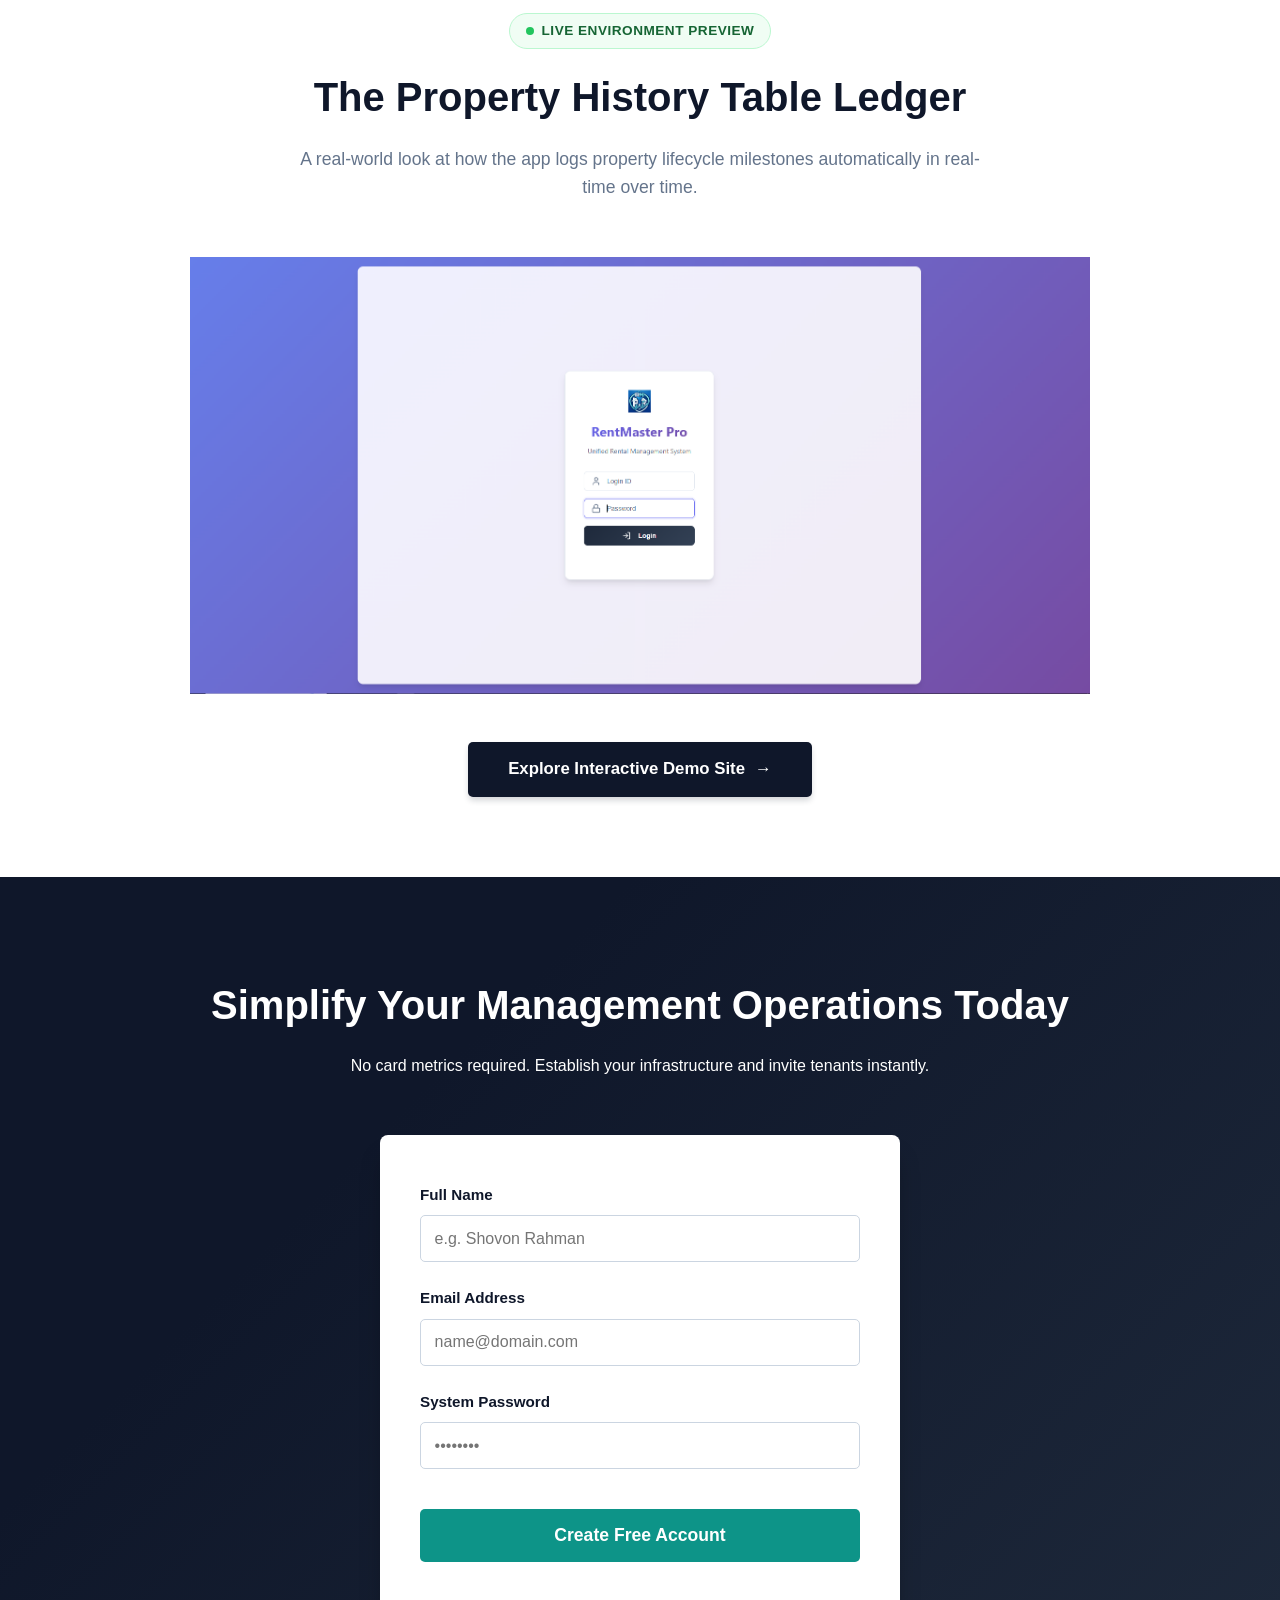
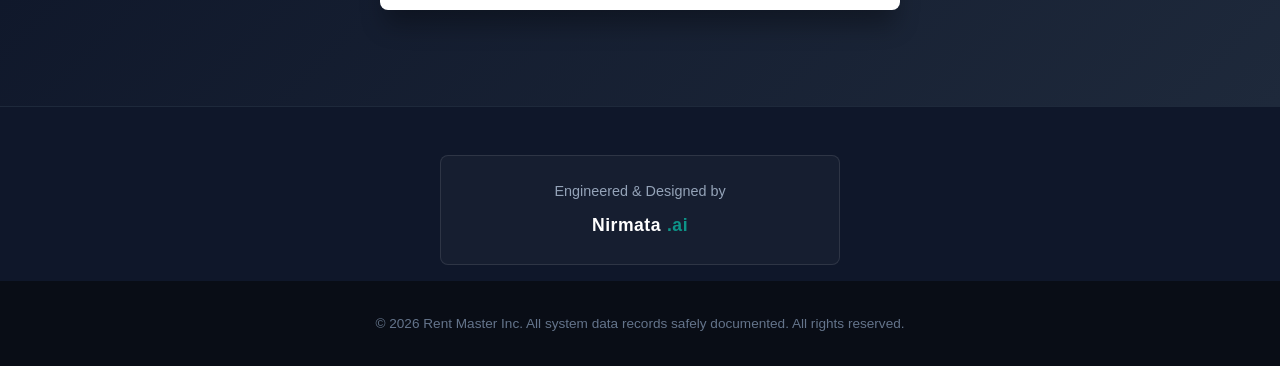
==== commit 1be3dc9e: "2nd commit" ====
--- a/index.html
+++ b/index.html
@@ -289,48 +289,13 @@
         automatically in real-time over time.
       </p>
 
-      <div class="table-wrapper">
-        <table>
-          <thead>
-            <tr>
-              <th>Date Timestamp</th>
-              <th>Property Identifier</th>
-              <th>Event Category</th>
-              <th>Tenant Identity</th>
-              <th>Financial Status/Notes</th>
-            </tr>
-          </thead>
-          <tbody>
-            <tr>
-              <td>June 01, 2026</td>
-              <td>Apt-4B (Metro Towers)</td>
-              <td><span class="badge badge-success">Rent Initiated</span></td>
-              <td>Rahman, M.</td>
-              <td>Rent set at $1,200/mo. Signed contract uploaded.</td>
-            </tr>
-            <tr>
-              <td>May 15, 2026</td>
-              <td>Apt-4B (Metro Towers)</td>
-              <td><span class="badge badge-info">Tenant Added</span></td>
-              <td>Rahman, M.</td>
-              <td>Portal access credentials dispatched to user.</td>
-            </tr>
-            <tr>
-              <td>May 01, 2026</td>
-              <td>Apt-4B (Metro Towers)</td>
-              <td><span class="badge badge-warning">Rent Increased</span></td>
-              <td>- Vacant -</td>
-              <td>Base target adjusted from $1,100 to $1,200.</td>
-            </tr>
-            <tr>
-              <td>April 30, 2026</td>
-              <td>Apt-4B (Metro Towers)</td>
-              <td><span class="badge badge-warning">Unit Vacated</span></td>
-              <td>Shovon, A.</td>
-              <td>Move-out checklist processed. Logged historical closure.</td>
-            </tr>
-          </tbody>
-        </table>
+      <div class="">
+        <img
+          width="900px"
+          src="assets/images/app-screenshot.png"
+          alt="Property History Table Screenshot"
+          class="table-screenshot"
+        />
       </div>
 
       <div class="demo-action-container">
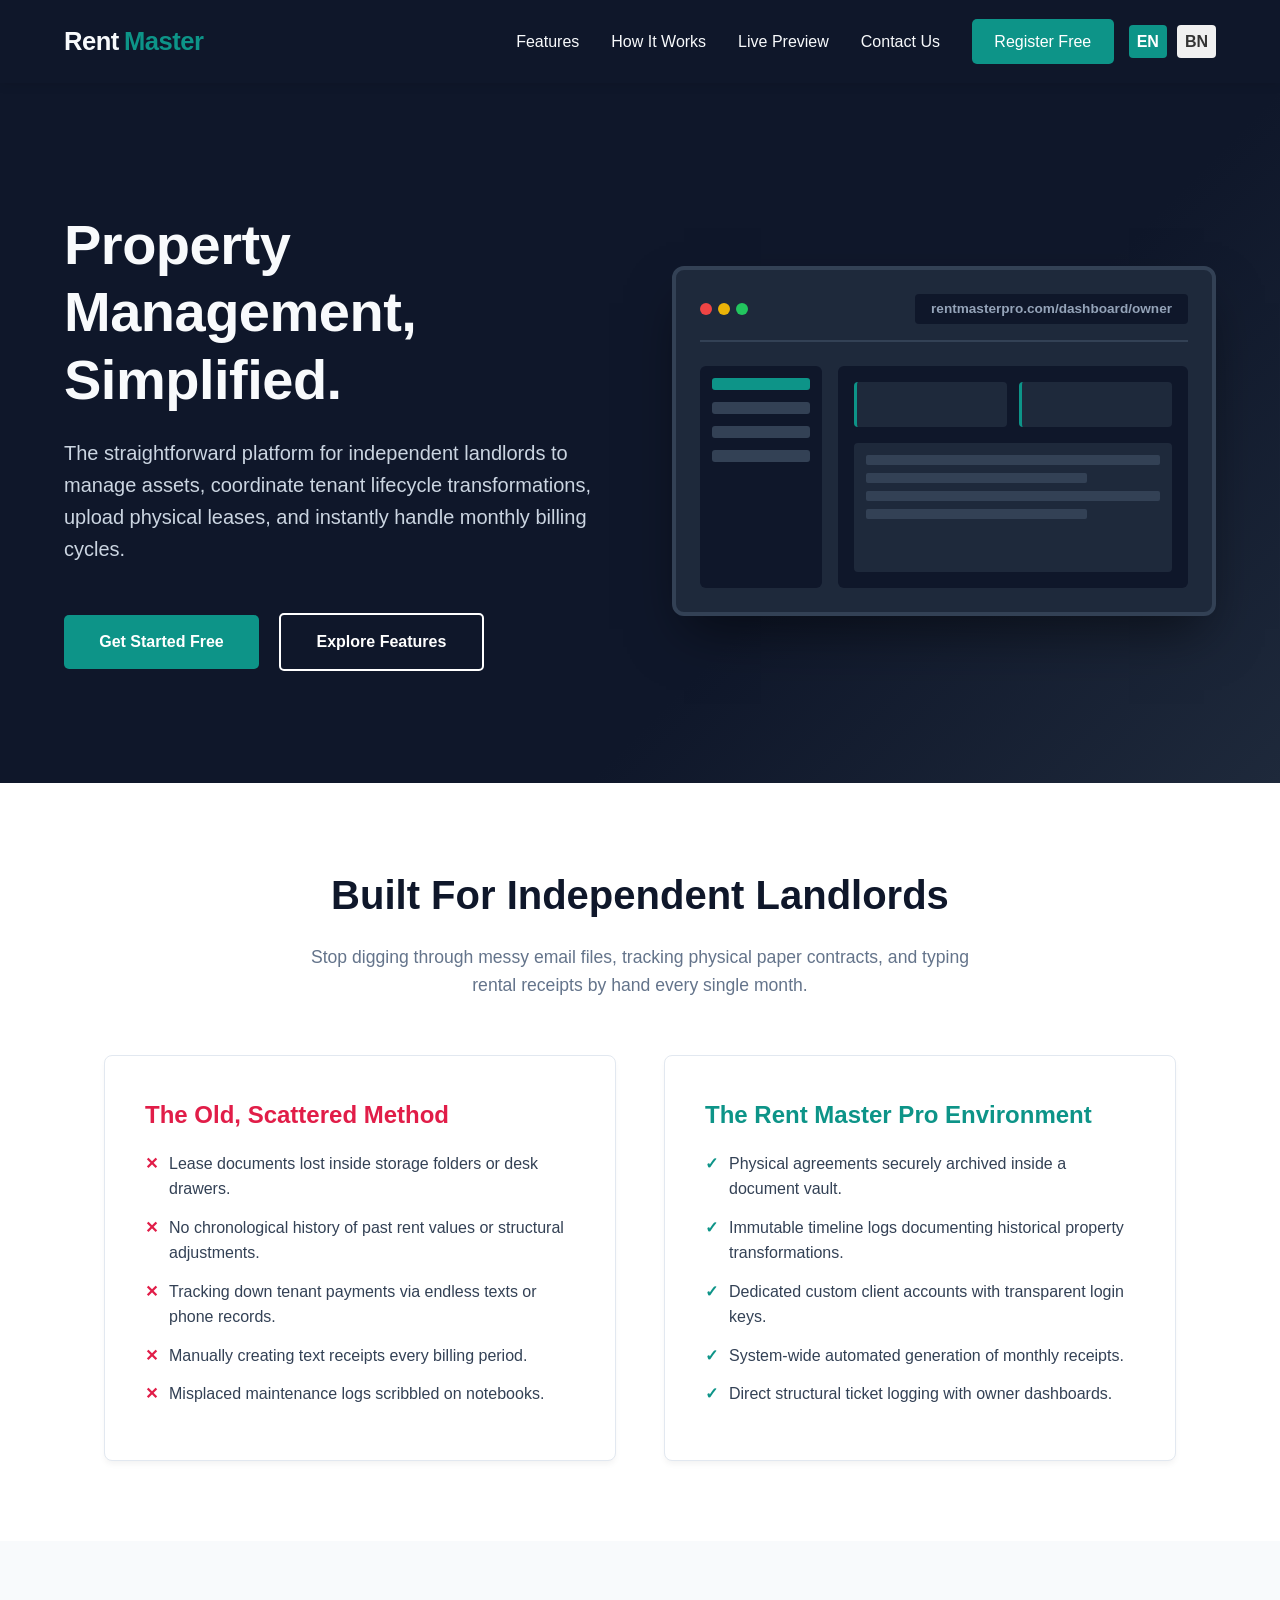
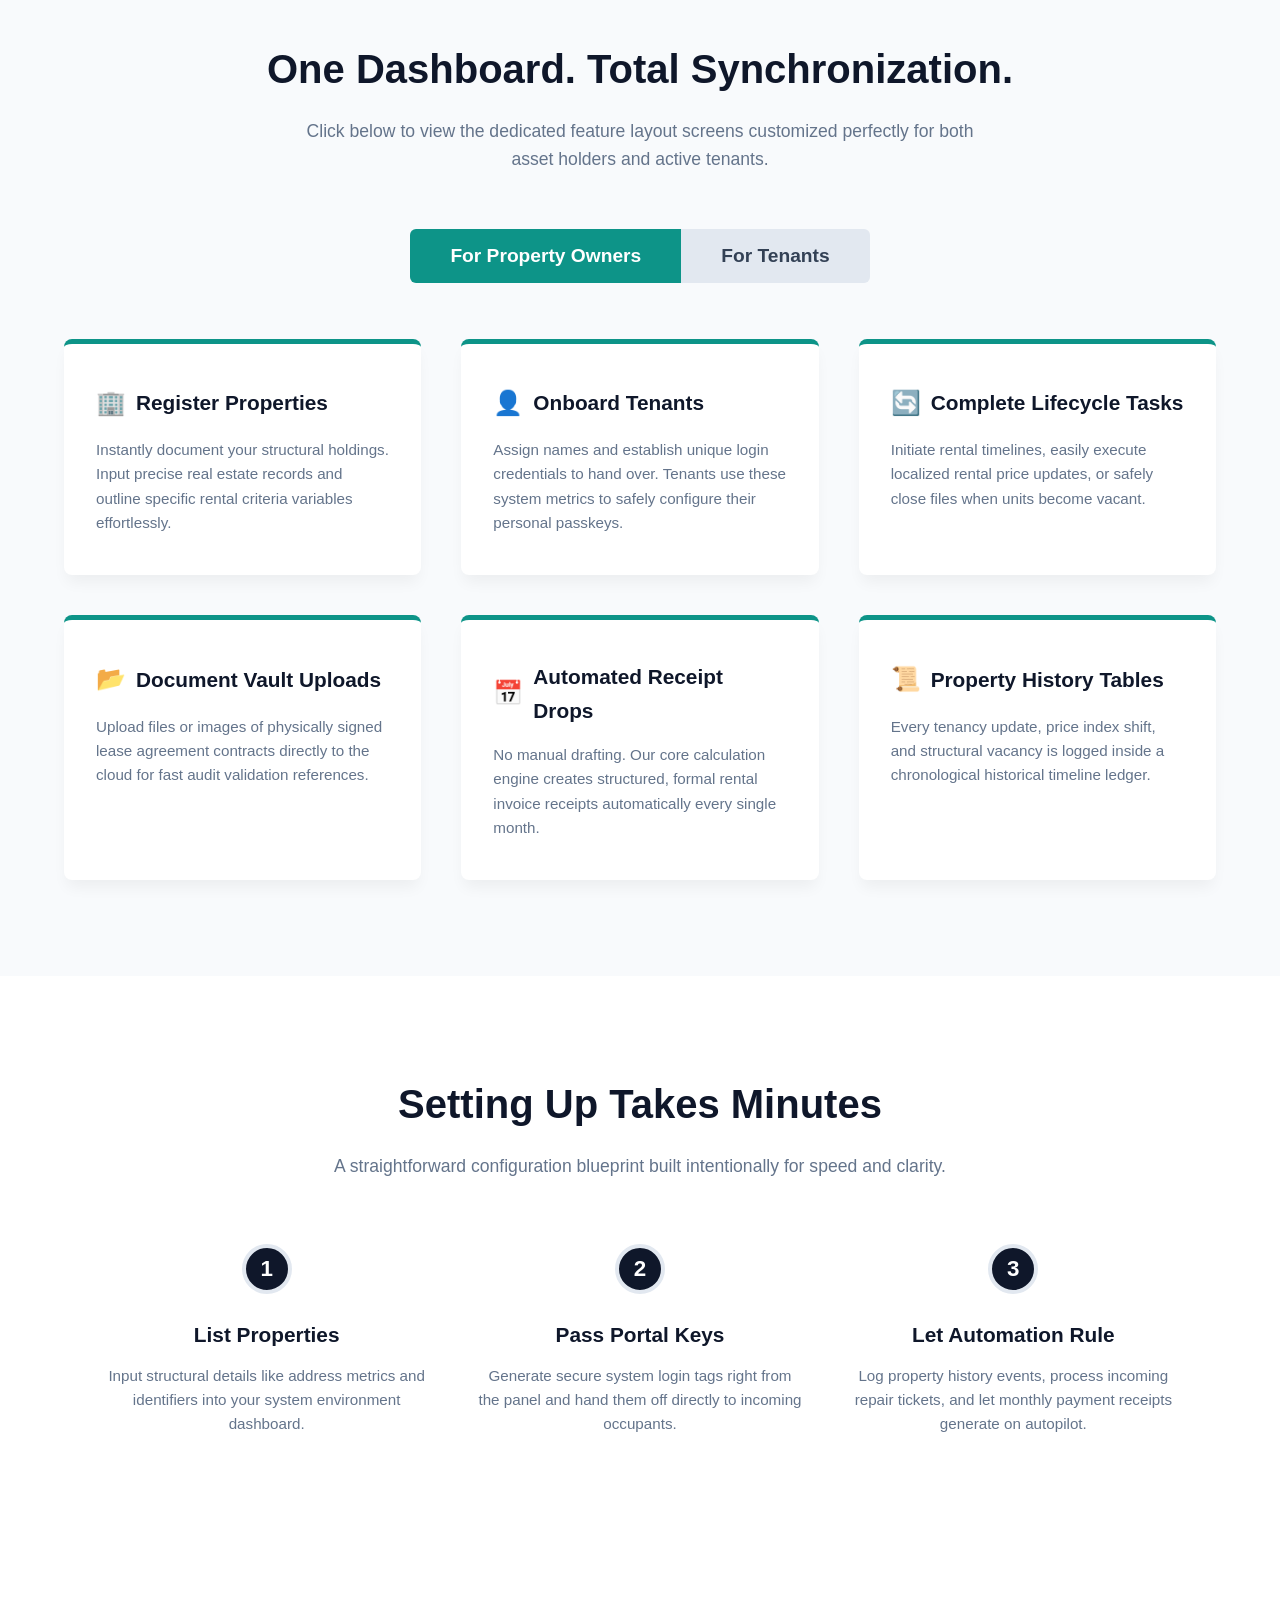
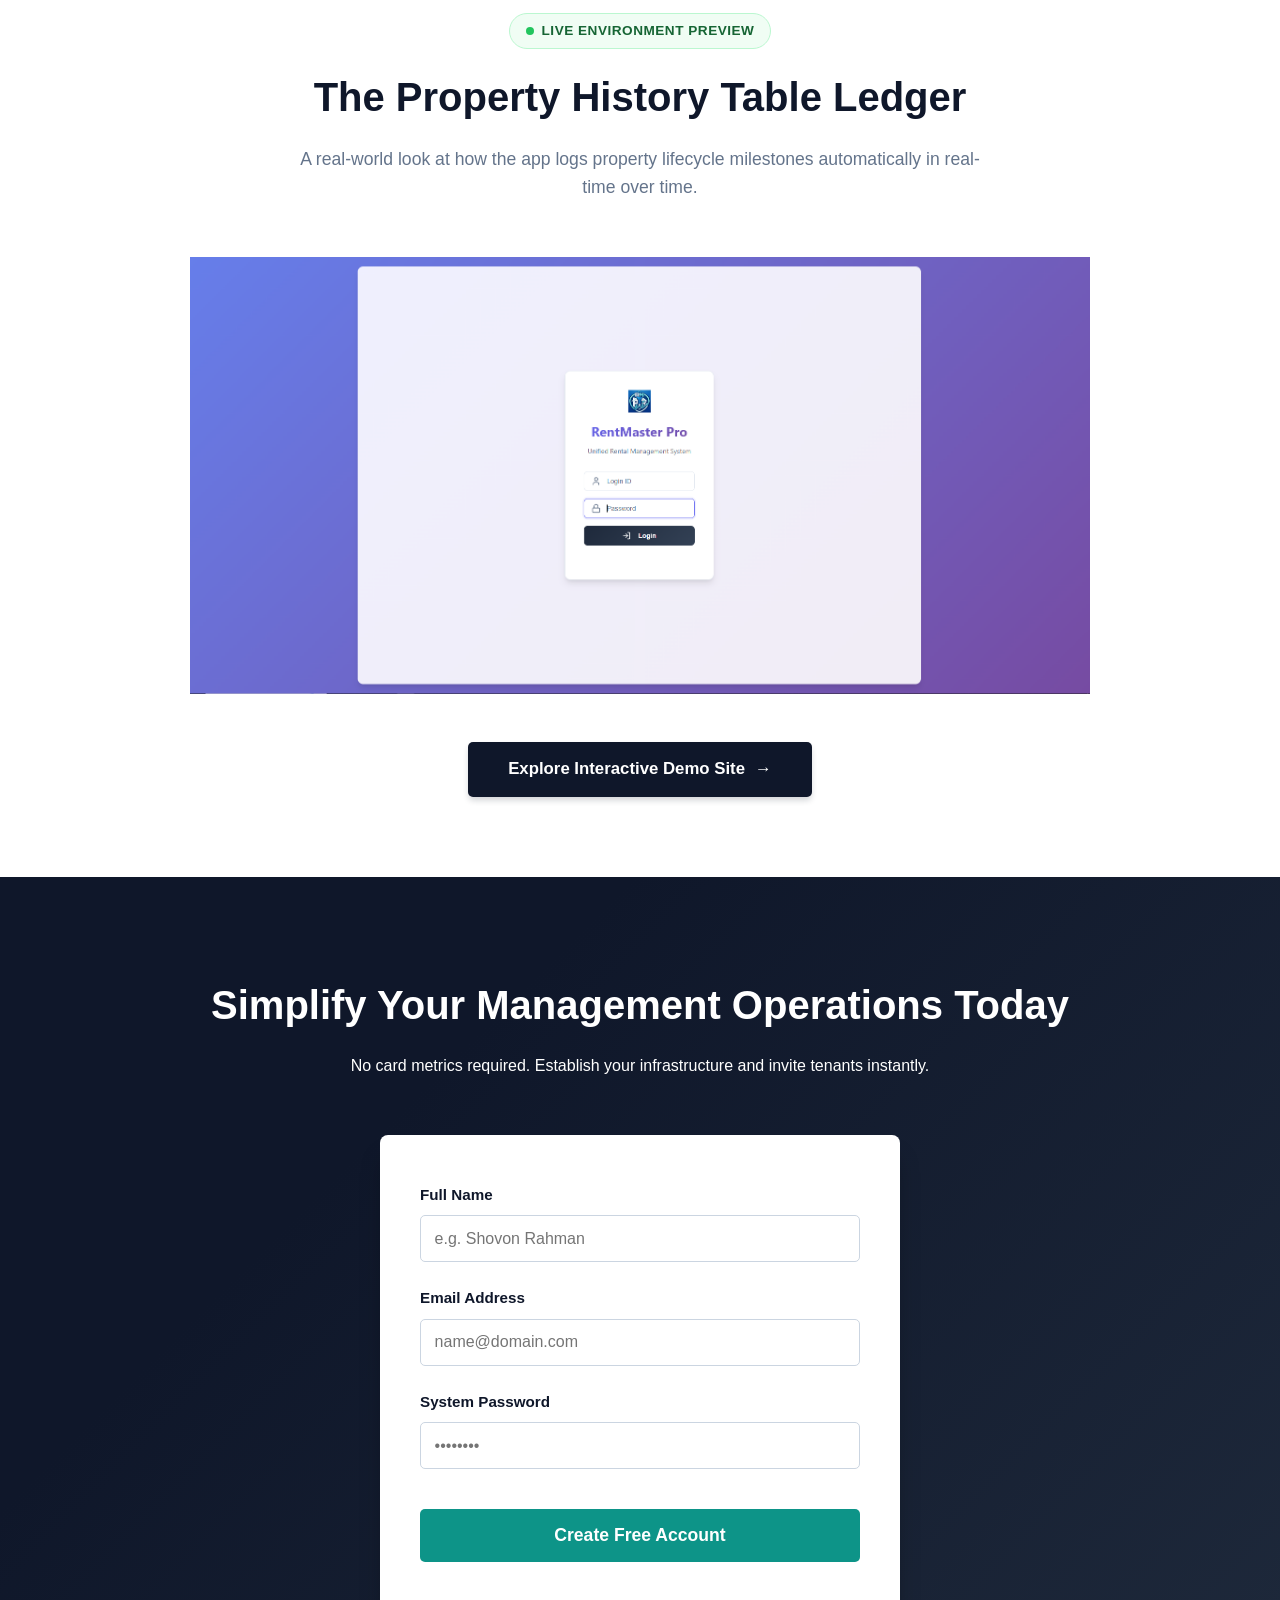
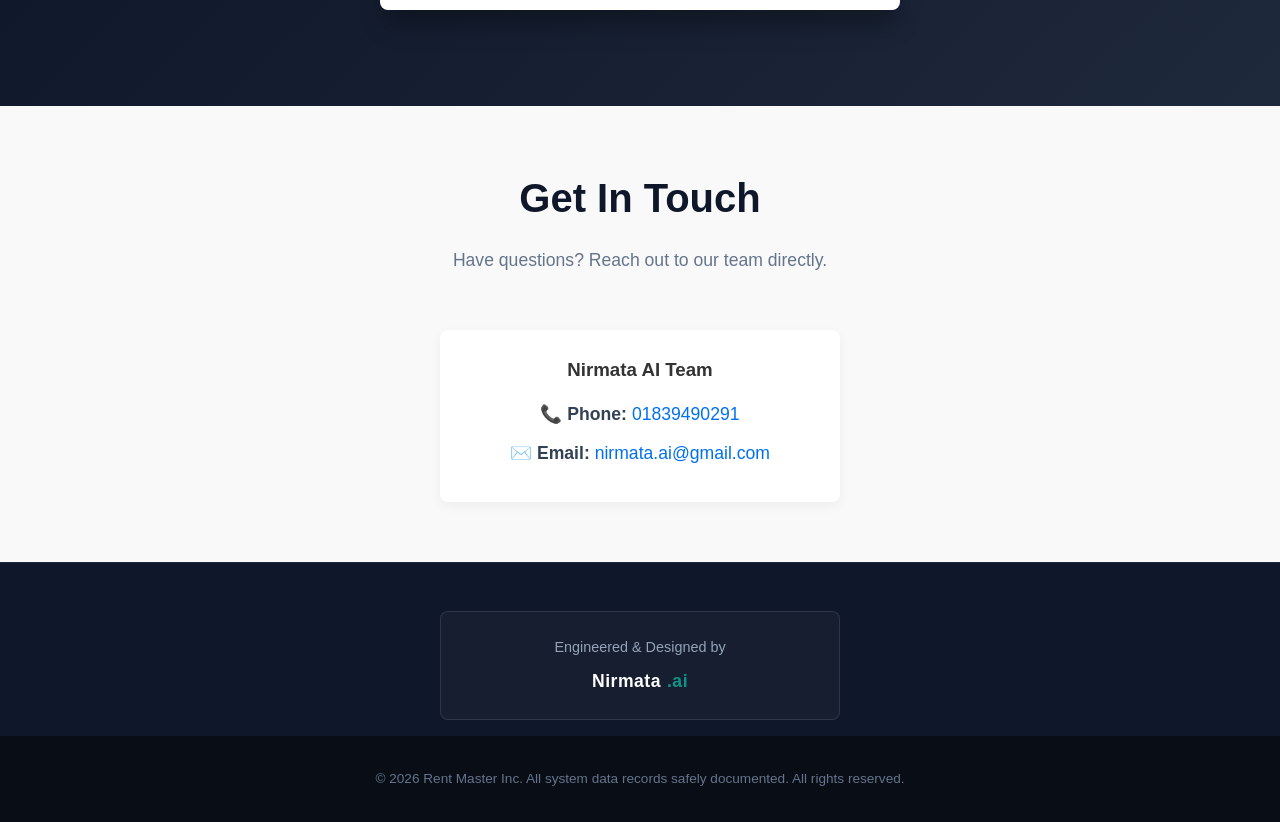
==== commit 362d8f36: "Bangla" ====
--- a/index.html
+++ b/index.html
@@ -11,11 +11,19 @@
     <header>
       <a href="#" class="logo">Rent<span>Master</span></a>
       <ul class="nav-links">
-        <a href="#why-rentmaster">Why Us</a>
         <a href="#features">Features</a>
         <a href="#how-it-works">How It Works</a>
-        <a href="#history-preview">Live Preview</a>
+        <a href="#live-preview">Live Preview</a>
+        <a href="#contact">Contact Us</a>
         <a href="#register" class="cta-btn">Register Free</a>
+		
+		<div class="lang-switcher">
+          <input type="radio" id="lang-en" name="language" value="en" checked onclick="window.location.href='index.html'">
+          <label for="lang-en">EN</label>
+          
+          <input type="radio" id="lang-bn" name="language" value="bn" onclick="window.location.href='index-bn.html'">
+          <label for="lang-bn">BN</label>
+        </div>
       </ul>
     </header>
 
@@ -278,7 +286,7 @@
       </div>
     </section>
 
-    <section id="history-preview" class="table-showcase">
+    <section id="live-preview" class="table-showcase">
       <div class="live-status-badge">
         <div class="pulse-dot"></div>
         Live Environment Preview
@@ -353,6 +361,20 @@
       </div>
     </section>
 
+    <section id="contact" class="contact-section">
+      <h2 class="section-title">Get In Touch</h2>
+      <p class="section-subtitle">Have questions? Reach out to our team directly.</p>
+      <div class="contact-card">
+        <h3>Nirmata AI Team</h3>
+        <p class="contact-detail">
+          <strong>📞 Phone:</strong> <a href="tel:01839490291">01839490291</a>
+        </p>
+        <p class="contact-detail">
+          <strong>✉️ Email:</strong> <a href="mailto:nirmata.ai@gmail.com">nirmata.ai@gmail.com</a>
+        </p>
+      </div>
+    </section>
+
     <section class="attribution-section">
       <div class="creator-card">
         <p>Engineered & Designed by</p>
@@ -371,4 +393,4 @@
 
     <script src="assets/script.js"></script>
   </body>
-</html>
+</html>
--- a/assets/styles.css
+++ b/assets/styles.css
@@ -739,4 +739,63 @@
             .hero p { font-size: 1.1rem; }
             .nav-links { display: none; } /* Simplified interface presentation layout */
             .form-container { padding: 2rem 1.5rem; }
-        }+        }
+.contact-section {
+  padding: 60px 20px;
+  text-align: center;
+  background-color: #f9f9f9; /* or match your template's background colors */
+}
+
+.contact-card {
+  max-width: 400px;
+  margin: 30px auto 0;
+  padding: 25px;
+  background: #ffffff;
+  border-radius: 8px;
+  box-shadow: 0 4px 12px rgba(0, 0, 0, 0.05);
+}
+
+.contact-card h3 {
+  margin-bottom: 15px;
+  color: #333;
+}
+
+.contact-detail {
+  margin: 10px 0;
+  font-size: 1.1rem;
+}
+
+.contact-detail a {
+  color: #0070f3; /* Adjust to match your accent color */
+  text-decoration: none;
+  font-weight: 500;
+}
+
+.contact-detail a:hover {
+  text-decoration: underline;
+}
+
+/* ভাষা সুইচারের জন্য প্রয়োজনীয় কিছু সাধারণ স্টাইল */
+      .lang-switcher {
+        display: flex;
+        align-items: center;
+        gap: 10px;
+        margin-left: 15px;
+        font-family: sans-serif;
+      }
+      .lang-switcher label {
+        cursor: pointer;
+        font-weight: bold;
+        padding: 4px 8px;
+        border-radius: 4px;
+        background: #f0f0f0;
+        color: #333;
+        transition: all 0.3s ease;
+      }
+      .lang-switcher input[type="radio"] {
+        display: none;
+      }
+      .lang-switcher input[type="radio"]:checked + label {
+        background: var(--accent); /* আপনার থিমের প্রাইমারি কালার অনুযায়ী পরিবর্তন করতে পারেন */
+        color: white;
+      }
